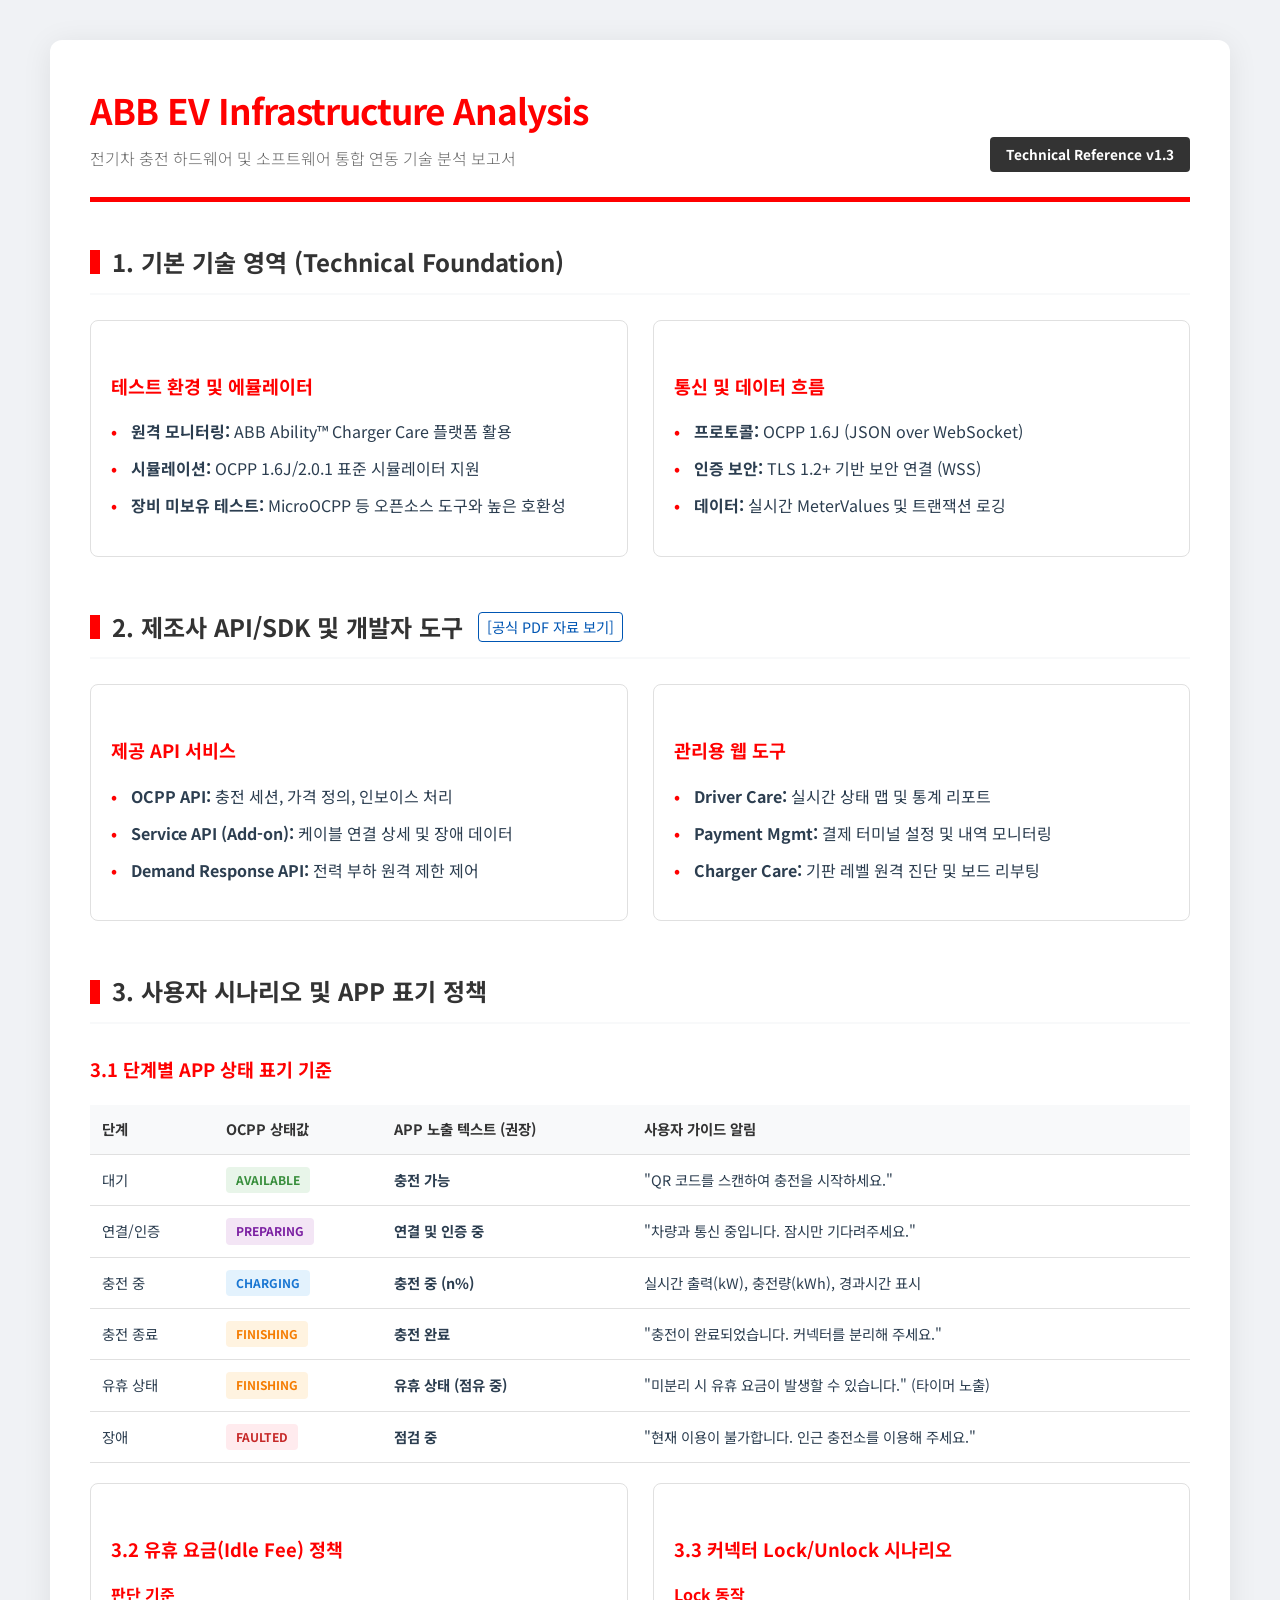
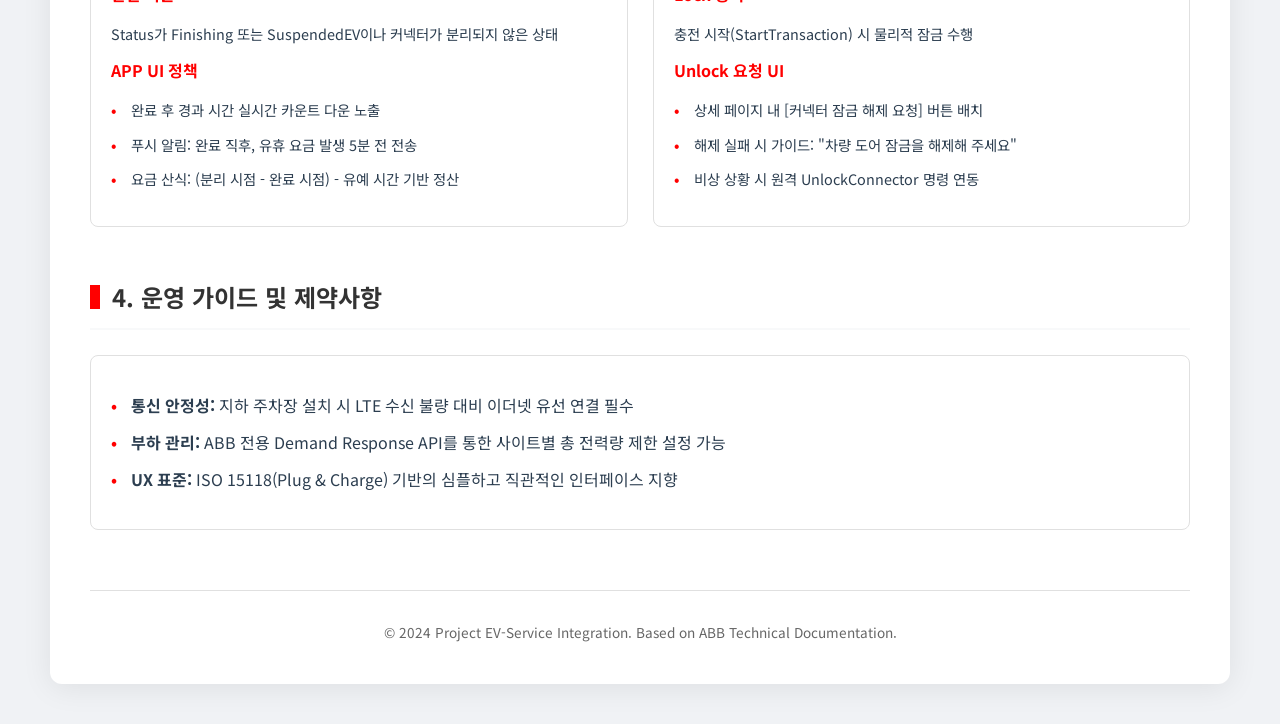
==== index.html @ 561abfee "initial clean commit" ====
<!DOCTYPE html>
<html lang="ko">
<head>
    <meta charset="UTF-8">
    <meta name="viewport" content="width=device-width, initial-scale=1.0">
    <title>ABB EV Charging Technical Analysis Report</title>
    <link href="https://fonts.googleapis.com/css2?family=Noto+Sans+KR:wght@300;400;700&display=swap" rel="stylesheet">
    <style>
        :root {
            --abb-red: #ff0000;
            --dark-grey: #333333;
            --medium-grey: #666666;
            --light-grey: #f8f9fa;
            --border-color: #e0e0e0;
            --text-color: #2c3e50;
            --accent-blue: #0056b3;
            --warning-orange: #f57c00;
        }

        body {
            font-family: 'Noto Sans KR', sans-serif;
            line-height: 1.7;
            color: var(--text-color);
            margin: 0;
            padding: 0;
            background-color: #f0f2f5;
        }

        .container {
            max-width: 1100px;
            margin: 40px auto;
            padding: 40px;
            background: white;
            box-shadow: 0 4px 30px rgba(0,0,0,0.08);
            border-radius: 12px;
        }

        header {
            border-bottom: 5px solid var(--abb-red);
            padding-bottom: 25px;
            margin-bottom: 40px;
            display: flex;
            justify-content: space-between;
            align-items: flex-end;
        }

        .header-title h1 {
            color: var(--abb-red);
            margin: 0;
            font-size: 2.2rem;
            letter-spacing: -1px;
        }

        .header-title p {
            margin: 5px 0 0 0;
            color: var(--medium-grey);
            font-weight: 300;
        }

        .badge {
            background: var(--dark-grey);
            color: white;
            padding: 6px 16px;
            border-radius: 4px;
            font-size: 0.85rem;
            font-weight: bold;
        }

        section {
            margin-bottom: 50px;
        }

        h2 {
            display: flex;
            align-items: center;
            font-size: 1.5rem;
            color: var(--dark-grey);
            margin-bottom: 25px;
            padding-bottom: 10px;
            border-bottom: 2px solid var(--light-grey);
        }

        h2::before {
            content: '';
            display: inline-block;
            width: 10px;
            height: 24px;
            background: var(--abb-red);
            margin-right: 12px;
        }

        h2 a.ref-link {
            font-size: 0.9rem;
            margin-left: 15px;
            color: var(--accent-blue);
            text-decoration: none;
            font-weight: normal;
            border: 1px solid var(--accent-blue);
            padding: 2px 8px;
            border-radius: 4px;
            transition: all 0.2s;
        }

        h2 a.ref-link:hover {
            background: var(--accent-blue);
            color: white;
        }

        h3 {
            color: var(--abb-red);
            font-size: 1.15rem;
            margin-top: 30px;
            margin-bottom: 15px;
            display: flex;
            align-items: center;
        }

        .grid {
            display: grid;
            grid-template-columns: 1fr 1fr;
            gap: 25px;
        }

        .card {
            border: 1px solid var(--border-color);
            padding: 20px;
            border-radius: 8px;
            background: #fff;
            transition: transform 0.2s;
        }

        .card:hover {
            border-color: var(--abb-red);
        }

        .highlight-box {
            background: var(--light-grey);
            border-left: 4px solid var(--dark-grey);
            padding: 20px;
            margin: 20px 0;
            font-size: 0.95rem;
        }

        table {
            width: 100%;
            border-collapse: collapse;
            margin: 20px 0;
            font-size: 0.9rem;
        }

        th, td {
            text-align: left;
            padding: 12px;
            border-bottom: 1px solid var(--border-color);
        }

        th {
            background-color: var(--light-grey);
            font-weight: 700;
            color: var(--dark-grey);
        }

        .status-tag {
            display: inline-block;
            padding: 3px 10px;
            border-radius: 4px;
            font-size: 0.75rem;
            font-weight: bold;
            text-transform: uppercase;
        }

        .status-charging { background: #e3f2fd; color: #1976d2; }
        .status-finishing { background: #fff3e0; color: #f57c00; }
        .status-available { background: #e8f5e9; color: #388e3c; }
        .status-fault { background: #ffebee; color: #c62828; }
        .status-preparing { background: #f3e5f5; color: #7b1fa2; }

        .api-list {
            list-style: none;
            padding: 0;
        }

        .api-list li {
            margin-bottom: 10px;
            padding-left: 20px;
            position: relative;
        }

        .api-list li::before {
            content: '•';
            color: var(--abb-red);
            font-weight: bold;
            position: absolute;
            left: 0;
        }

        .policy-label {
            font-weight: bold;
            color: var(--abb-red);
            display: block;
            margin-bottom: 5px;
        }

        footer {
            text-align: center;
            font-size: 0.85rem;
            color: var(--medium-grey);
            margin-top: 60px;
            padding-top: 30px;
            border-top: 1px solid var(--border-color);
        }

        @media (max-width: 850px) {
            .grid { grid-template-columns: 1fr; }
            .container { padding: 20px; margin: 10px; }
        }
    </style>
</head>
<body>

<div class="container">
    <header>
        <div class="header-title">
            <h1>ABB EV Infrastructure Analysis</h1>
            <p>전기차 충전 하드웨어 및 소프트웨어 통합 연동 기술 분석 보고서</p>
        </div>
        <div class="badge">Technical Reference v1.3</div>
    </header>

    <!-- 1. 기본 기술 영역 -->
    <section>
        <h2>1. 기본 기술 영역 (Technical Foundation)</h2>
        <div class="grid">
            <div class="card">
                <h3>테스트 환경 및 에뮬레이터</h3>
                <ul class="api-list">
                    <li><strong>원격 모니터링:</strong> ABB Ability™ Charger Care 플랫폼 활용</li>
                    <li><strong>시뮬레이션:</strong> OCPP 1.6J/2.0.1 표준 시뮬레이터 지원</li>
                    <li><strong>장비 미보유 테스트:</strong> MicroOCPP 등 오픈소스 도구와 높은 호환성</li>
                </ul>
            </div>
            <div class="card">
                <h3>통신 및 데이터 흐름</h3>
                <ul class="api-list">
                    <li><strong>프로토콜:</strong> OCPP 1.6J (JSON over WebSocket)</li>
                    <li><strong>인증 보안:</strong> TLS 1.2+ 기반 보안 연결 (WSS)</li>
                    <li><strong>데이터:</strong> 실시간 MeterValues 및 트랜잭션 로깅</li>
                </ul>
            </div>
        </div>
    </section>

    <!-- 2. 상세 API 및 개발 문서 -->
    <section>
        <h2>2. 제조사 API/SDK 및 개발자 도구 
            <a href="https://library.e.abb.com/public/82e5b122c32a48ffb1aa5120708c0b6b/4EVC901703-BREN_ConnectedServices_11_19.pdf" target="_blank" class="ref-link">
                [공식 PDF 자료 보기]
            </a>
        </h2>
        <div class="grid">
            <div class="card">
                <h3>제공 API 서비스</h3>
                <ul class="api-list">
                    <li><strong>OCPP API:</strong> 충전 세션, 가격 정의, 인보이스 처리</li>
                    <li><strong>Service API (Add-on):</strong> 케이블 연결 상세 및 장애 데이터</li>
                    <li><strong>Demand Response API:</strong> 전력 부하 원격 제한 제어</li>
                </ul>
            </div>
            <div class="card">
                <h3>관리용 웹 도구</h3>
                <ul class="api-list">
                    <li><strong>Driver Care:</strong> 실시간 상태 맵 및 통계 리포트</li>
                    <li><strong>Payment Mgmt:</strong> 결제 터미널 설정 및 내역 모니터링</li>
                    <li><strong>Charger Care:</strong> 기판 레벨 원격 진단 및 보드 리부팅</li>
                </ul>
            </div>
        </div>
    </section>

    <!-- 3. 사용자 시나리오 및 APP 표기 정책 -->
    <section>
        <h2>3. 사용자 시나리오 및 APP 표기 정책</h2>
        
        <h3>3.1 단계별 APP 상태 표기 기준</h3>
        <table>
            <thead>
                <tr>
                    <th>단계</th>
                    <th>OCPP 상태값</th>
                    <th>APP 노출 텍스트 (권장)</th>
                    <th>사용자 가이드 알림</th>
                </tr>
            </thead>
            <tbody>
                <tr>
                    <td>대기</td>
                    <td><span class="status-tag status-available">Available</span></td>
                    <td><strong>충전 가능</strong></td>
                    <td>"QR 코드를 스캔하여 충전을 시작하세요."</td>
                </tr>
                <tr>
                    <td>연결/인증</td>
                    <td><span class="status-tag status-preparing">Preparing</span></td>
                    <td><strong>연결 및 인증 중</strong></td>
                    <td>"차량과 통신 중입니다. 잠시만 기다려주세요."</td>
                </tr>
                <tr>
                    <td>충전 중</td>
                    <td><span class="status-tag status-charging">Charging</span></td>
                    <td><strong>충전 중 (n%)</strong></td>
                    <td>실시간 출력(kW), 충전량(kWh), 경과시간 표시</td>
                </tr>
                <tr>
                    <td>충전 종료</td>
                    <td><span class="status-tag status-finishing">Finishing</span></td>
                    <td><strong>충전 완료</strong></td>
                    <td>"충전이 완료되었습니다. 커넥터를 분리해 주세요."</td>
                </tr>
                <tr>
                    <td>유휴 상태</td>
                    <td><span class="status-tag status-finishing">Finishing</span></td>
                    <td><strong>유휴 상태 (점유 중)</strong></td>
                    <td>"미분리 시 유휴 요금이 발생할 수 있습니다." (타이머 노출)</td>
                </tr>
                <tr>
                    <td>장애</td>
                    <td><span class="status-tag status-fault">Faulted</span></td>
                    <td><strong>점검 중</strong></td>
                    <td>"현재 이용이 불가합니다. 인근 충전소를 이용해 주세요."</td>
                </tr>
            </tbody>
        </table>

        <div class="grid">
            <div class="card">
                <h3>3.2 유휴 요금(Idle Fee) 정책</h3>
                <span class="policy-label">판단 기준</span>
                <p style="font-size: 0.9rem; margin-bottom: 10px;">Status가 Finishing 또는 SuspendedEV이나 커넥터가 분리되지 않은 상태</p>
                <span class="policy-label">APP UI 정책</span>
                <ul class="api-list" style="font-size: 0.9rem;">
                    <li>완료 후 경과 시간 실시간 카운트 다운 노출</li>
                    <li>푸시 알림: 완료 직후, 유휴 요금 발생 5분 전 전송</li>
                    <li>요금 산식: (분리 시점 - 완료 시점) - 유예 시간 기반 정산</li>
                </ul>
            </div>
            <div class="card">
                <h3>3.3 커넥터 Lock/Unlock 시나리오</h3>
                <span class="policy-label">Lock 동작</span>
                <p style="font-size: 0.9rem; margin-bottom: 10px;">충전 시작(StartTransaction) 시 물리적 잠금 수행</p>
                <span class="policy-label">Unlock 요청 UI</span>
                <ul class="api-list" style="font-size: 0.9rem;">
                    <li>상세 페이지 내 [커넥터 잠금 해제 요청] 버튼 배치</li>
                    <li>해제 실패 시 가이드: "차량 도어 잠금을 해제해 주세요"</li>
                    <li>비상 상황 시 원격 UnlockConnector 명령 연동</li>
                </ul>
            </div>
        </div>
    </section>

    <!-- 4. 가이드 및 레퍼런스 -->
    <section>
        <h2>4. 운영 가이드 및 제약사항</h2>
        <div class="card">
            <ul class="api-list">
                <li><strong>통신 안정성:</strong> 지하 주차장 설치 시 LTE 수신 불량 대비 이더넷 유선 연결 필수</li>
                <li><strong>부하 관리:</strong> ABB 전용 Demand Response API를 통한 사이트별 총 전력량 제한 설정 가능</li>
                <li><strong>UX 표준:</strong> ISO 15118(Plug & Charge) 기반의 심플하고 직관적인 인터페이스 지향</li>
            </ul>
        </div>
    </section>

    <footer>
        &copy; 2024 Project EV-Service Integration. Based on ABB Technical Documentation.
    </footer>
</div>

</body>
</html>
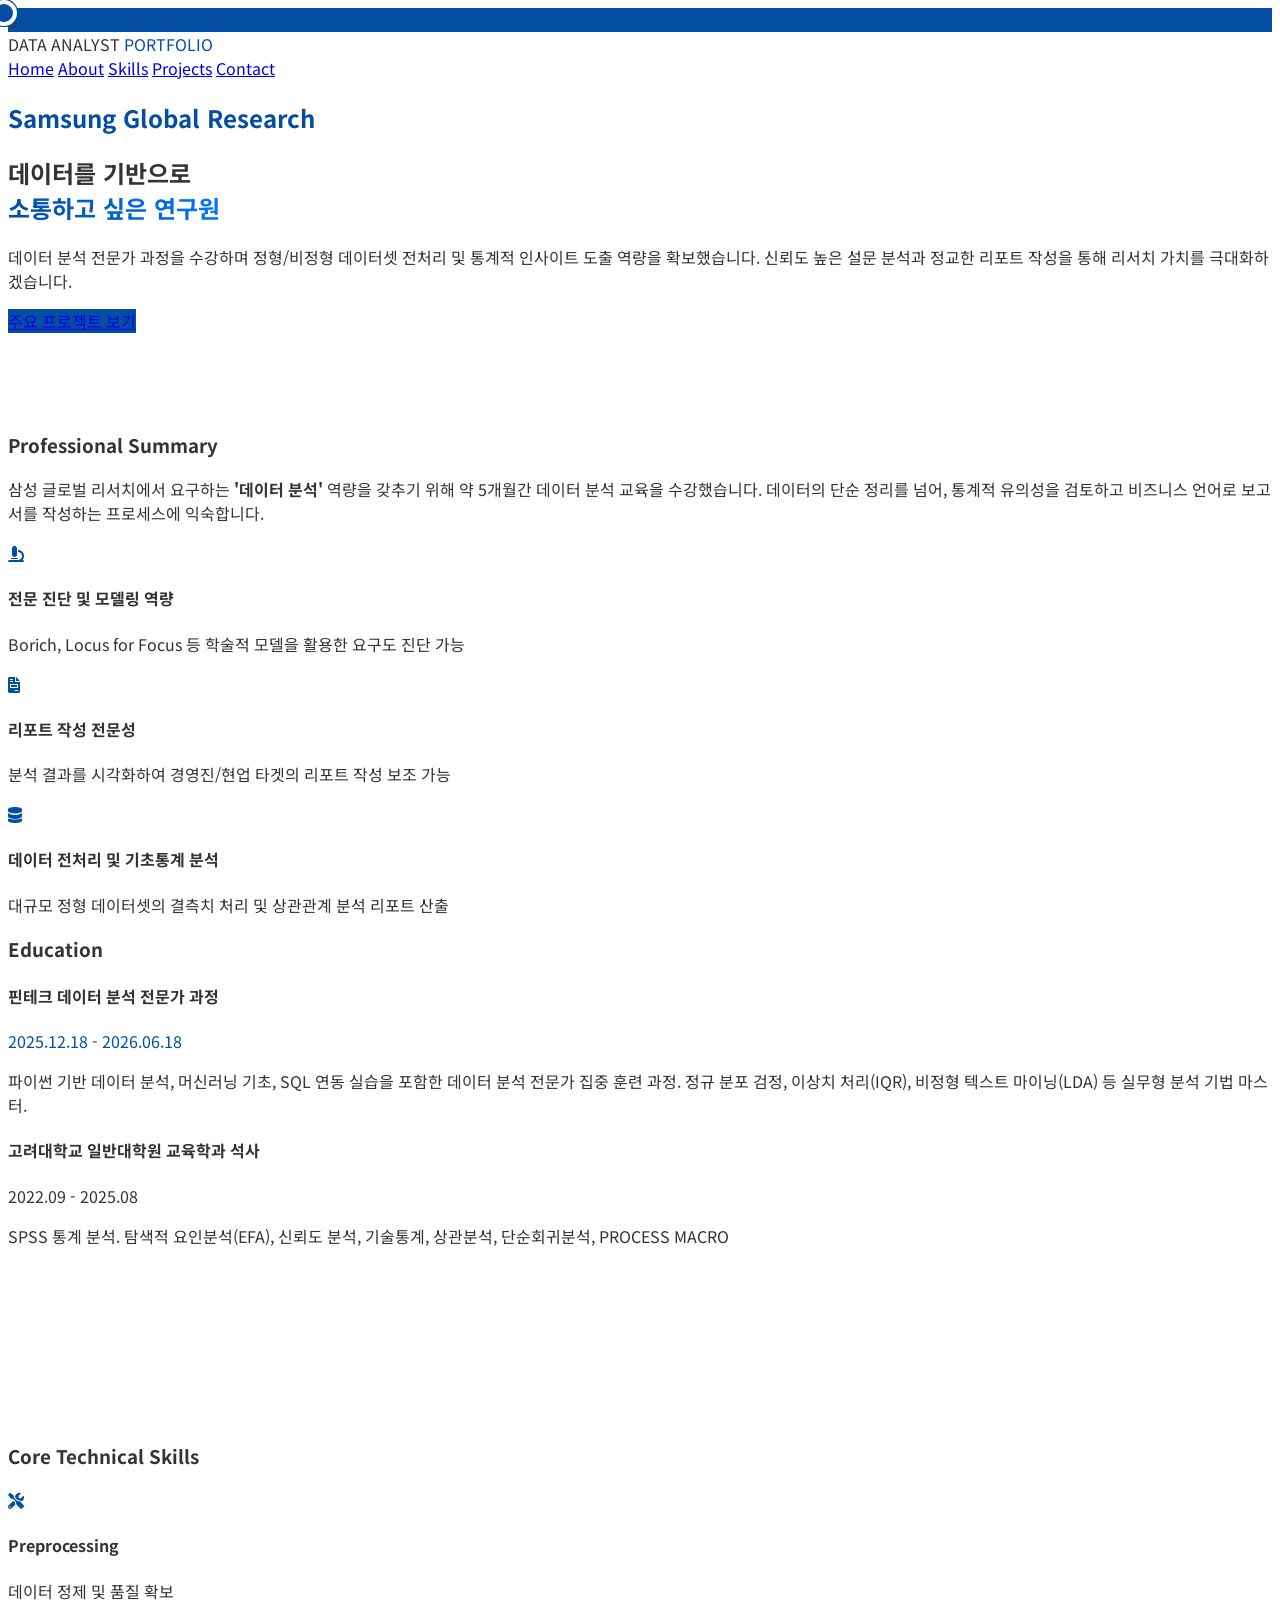
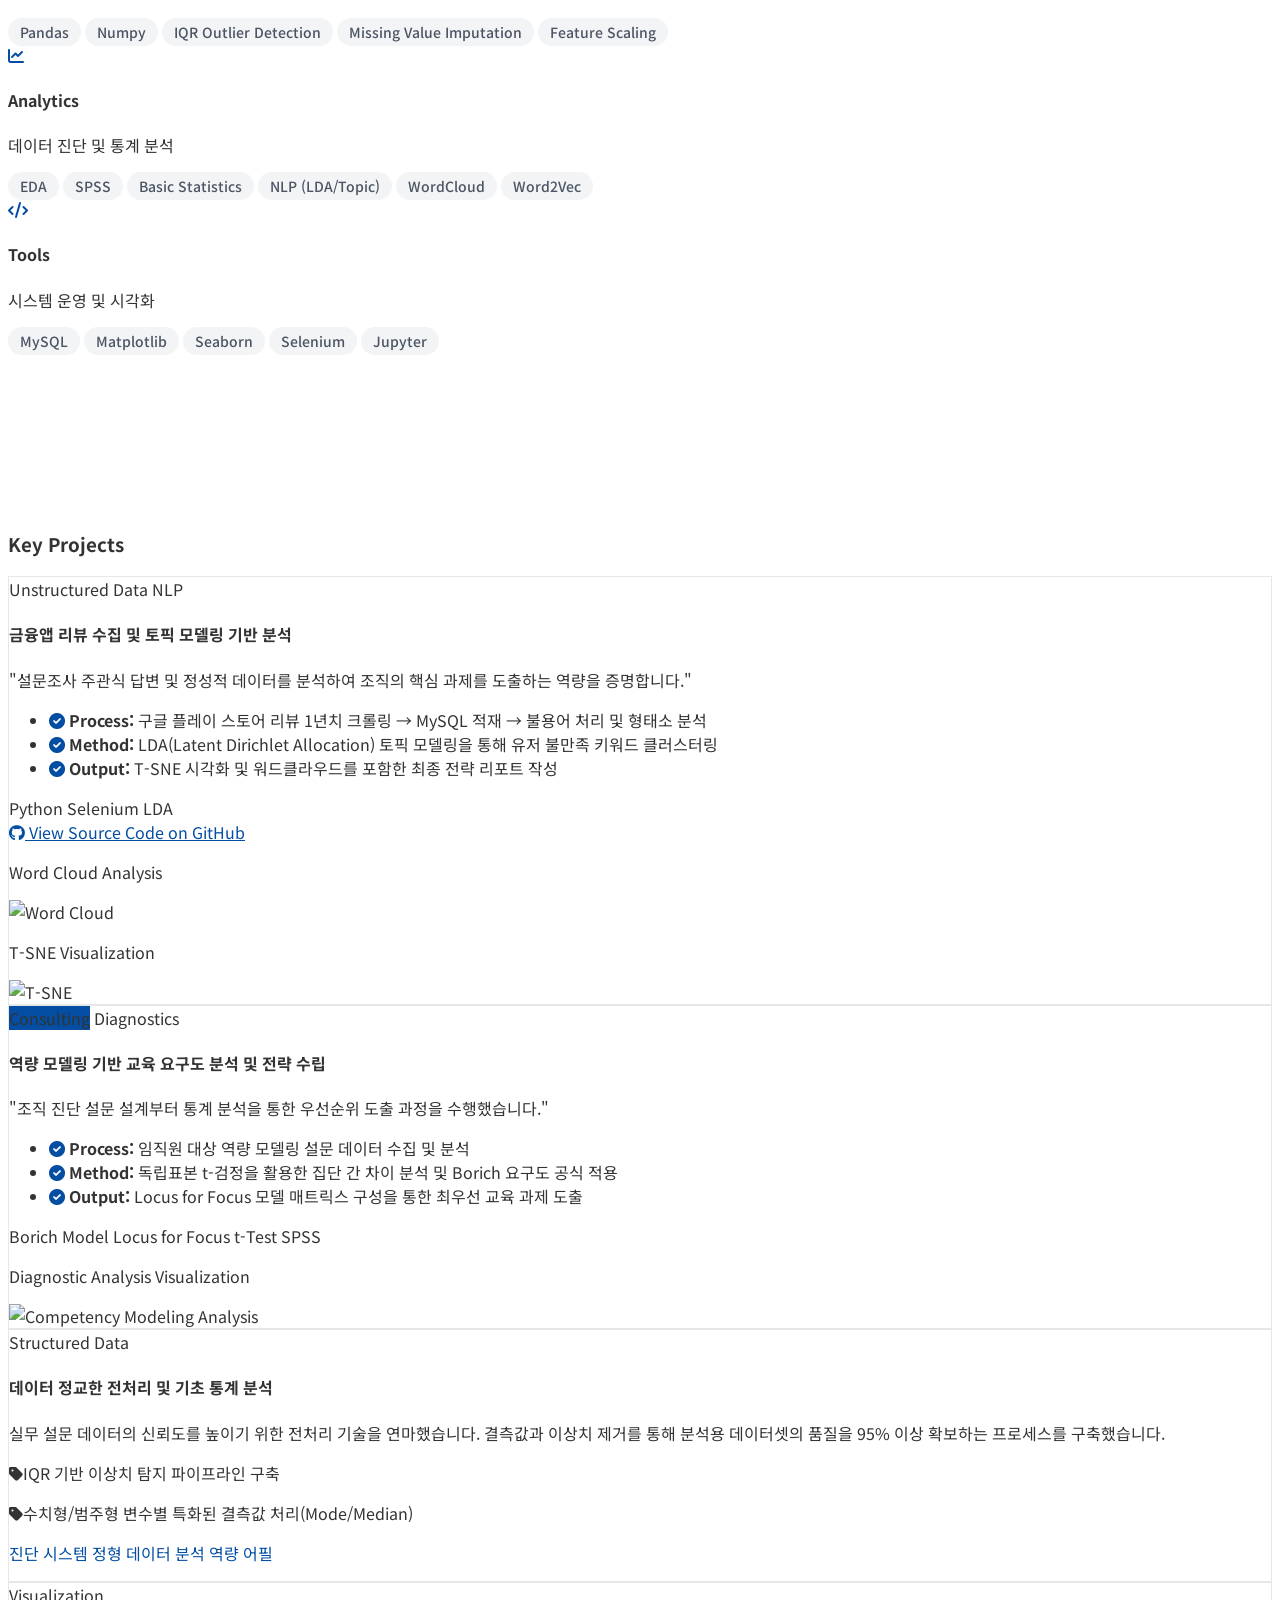
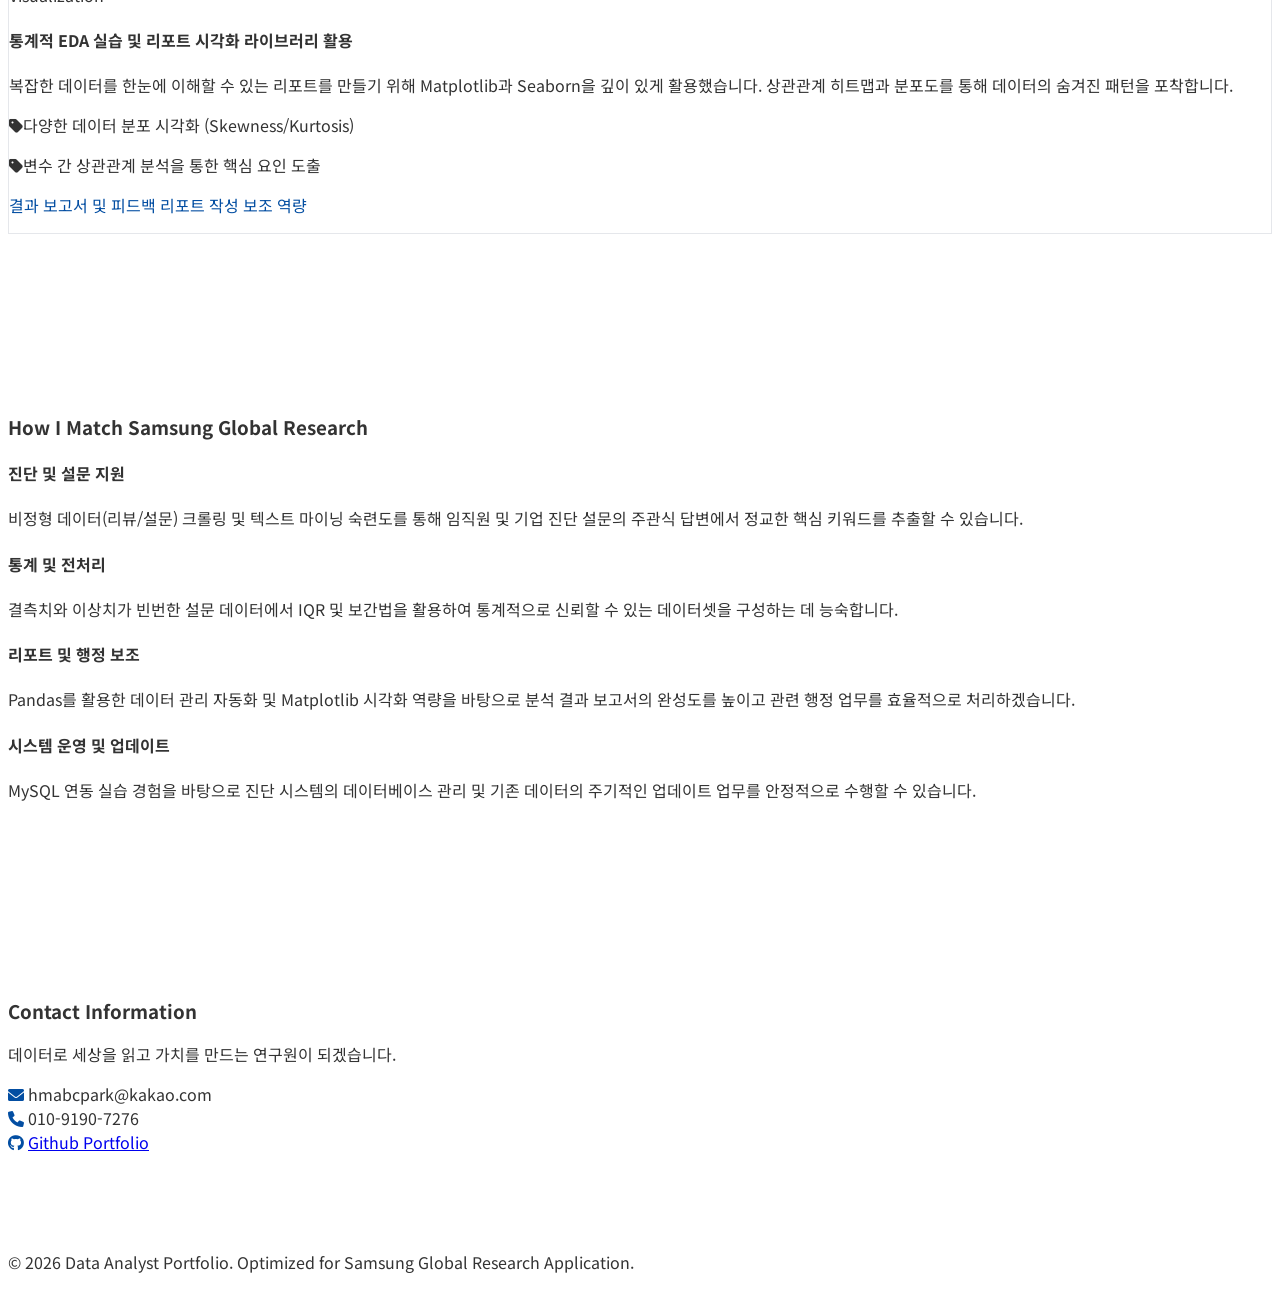
==== commit 069b23e6: "update" ====
--- a/index.html
+++ b/index.html
@@ -3,376 +3,425 @@
 <head>
     <meta charset="UTF-8">
     <meta name="viewport" content="width=device-width, initial-scale=1.0">
-    <title>ABB EV Charging Technical Analysis Report</title>
-    <link href="https://fonts.googleapis.com/css2?family=Noto+Sans+KR:wght@300;400;700&display=swap" rel="stylesheet">
+    <title>데이터 분석 연구원 포트폴리오 | SGR 지원</title>
+    <script src="https://cdn.tailwindcss.com"></script>
+    <link rel="stylesheet" href="https://cdnjs.cloudflare.com/ajax/libs/font-awesome/6.0.0/css/all.min.css">
     <style>
+        @import url('https://fonts.googleapis.com/css2?family=Noto+Sans+KR:wght@300;400;500;700&display=swap');
+        
         :root {
-            --abb-red: #ff0000;
-            --dark-grey: #333333;
-            --medium-grey: #666666;
-            --light-grey: #f8f9fa;
-            --border-color: #e0e0e0;
-            --text-color: #2c3e50;
-            --accent-blue: #0056b3;
-            --warning-orange: #f57c00;
-        }
-
-        body {
-            font-family: 'Noto Sans KR', sans-serif;
-            line-height: 1.7;
-            color: var(--text-color);
-            margin: 0;
-            padding: 0;
-            background-color: #f0f2f5;
-        }
-
-        .container {
-            max-width: 1100px;
-            margin: 40px auto;
-            padding: 40px;
-            background: white;
-            box-shadow: 0 4px 30px rgba(0,0,0,0.08);
-            border-radius: 12px;
-        }
-
-        header {
-            border-bottom: 5px solid var(--abb-red);
-            padding-bottom: 25px;
-            margin-bottom: 40px;
-            display: flex;
-            justify-content: space-between;
-            align-items: flex-end;
-        }
-
-        .header-title h1 {
-            color: var(--abb-red);
-            margin: 0;
-            font-size: 2.2rem;
-            letter-spacing: -1px;
-        }
-
-        .header-title p {
-            margin: 5px 0 0 0;
-            color: var(--medium-grey);
-            font-weight: 300;
-        }
-
-        .badge {
-            background: var(--dark-grey);
-            color: white;
-            padding: 6px 16px;
-            border-radius: 4px;
-            font-size: 0.85rem;
-            font-weight: bold;
-        }
-
-        section {
-            margin-bottom: 50px;
-        }
-
-        h2 {
-            display: flex;
-            align-items: center;
-            font-size: 1.5rem;
-            color: var(--dark-grey);
-            margin-bottom: 25px;
-            padding-bottom: 10px;
-            border-bottom: 2px solid var(--light-grey);
-        }
-
-        h2::before {
+            --samsung-blue: #034EA2;
+            --samsung-dark: #002D5D;
+        }
+
+        body { 
+            font-family: 'Noto Sans KR', sans-serif; 
+            scroll-behavior: smooth;
+            background-color: #ffffff;
+            color: #333;
+        }
+
+        .bg-samsung { background-color: var(--samsung-blue); }
+        .text-samsung { color: var(--samsung-blue); }
+        
+        .section-padding { padding: 80px 0; }
+        
+        .project-card {
+            transition: all 0.4s cubic-bezier(0.175, 0.885, 0.32, 1.275);
+            border: 1px solid #e5e7eb;
+        }
+        
+        .project-card:hover {
+            transform: translateY(-10px);
+            box-shadow: 0 20px 25px -5px rgba(0, 0, 0, 0.1), 0 10px 10px -5px rgba(0, 0, 0, 0.04);
+            border-color: var(--samsung-blue);
+        }
+
+        .skill-tag {
+            background-color: #f3f4f6;
+            color: #4b5563;
+            padding: 4px 12px;
+            border-radius: 9999px;
+            font-size: 0.875rem;
+            font-weight: 500;
+        }
+
+        .gradient-text {
+            background: linear-gradient(90deg, var(--samsung-blue), #0077ff);
+            -webkit-background-clip: text;
+            -webkit-text-fill-color: transparent;
+        }
+
+        /* Timeline styling */
+        .timeline-item::before {
             content: '';
-            display: inline-block;
-            width: 10px;
-            height: 24px;
-            background: var(--abb-red);
-            margin-right: 12px;
-        }
-
-        h2 a.ref-link {
-            font-size: 0.9rem;
-            margin-left: 15px;
-            color: var(--accent-blue);
-            text-decoration: none;
-            font-weight: normal;
-            border: 1px solid var(--accent-blue);
-            padding: 2px 8px;
-            border-radius: 4px;
-            transition: all 0.2s;
-        }
-
-        h2 a.ref-link:hover {
-            background: var(--accent-blue);
-            color: white;
-        }
-
-        h3 {
-            color: var(--abb-red);
-            font-size: 1.15rem;
-            margin-top: 30px;
-            margin-bottom: 15px;
-            display: flex;
-            align-items: center;
-        }
-
-        .grid {
-            display: grid;
-            grid-template-columns: 1fr 1fr;
-            gap: 25px;
-        }
-
-        .card {
-            border: 1px solid var(--border-color);
-            padding: 20px;
-            border-radius: 8px;
-            background: #fff;
-            transition: transform 0.2s;
-        }
-
-        .card:hover {
-            border-color: var(--abb-red);
-        }
-
-        .highlight-box {
-            background: var(--light-grey);
-            border-left: 4px solid var(--dark-grey);
-            padding: 20px;
-            margin: 20px 0;
-            font-size: 0.95rem;
-        }
-
-        table {
-            width: 100%;
-            border-collapse: collapse;
-            margin: 20px 0;
-            font-size: 0.9rem;
-        }
-
-        th, td {
-            text-align: left;
-            padding: 12px;
-            border-bottom: 1px solid var(--border-color);
-        }
-
-        th {
-            background-color: var(--light-grey);
-            font-weight: 700;
-            color: var(--dark-grey);
-        }
-
-        .status-tag {
-            display: inline-block;
-            padding: 3px 10px;
-            border-radius: 4px;
-            font-size: 0.75rem;
-            font-weight: bold;
-            text-transform: uppercase;
-        }
-
-        .status-charging { background: #e3f2fd; color: #1976d2; }
-        .status-finishing { background: #fff3e0; color: #f57c00; }
-        .status-available { background: #e8f5e9; color: #388e3c; }
-        .status-fault { background: #ffebee; color: #c62828; }
-        .status-preparing { background: #f3e5f5; color: #7b1fa2; }
-
-        .api-list {
-            list-style: none;
-            padding: 0;
-        }
-
-        .api-list li {
-            margin-bottom: 10px;
-            padding-left: 20px;
-            position: relative;
-        }
-
-        .api-list li::before {
-            content: '•';
-            color: var(--abb-red);
-            font-weight: bold;
             position: absolute;
-            left: 0;
-        }
-
-        .policy-label {
-            font-weight: bold;
-            color: var(--abb-red);
-            display: block;
-            margin-bottom: 5px;
-        }
-
-        footer {
-            text-align: center;
-            font-size: 0.85rem;
-            color: var(--medium-grey);
-            margin-top: 60px;
-            padding-top: 30px;
-            border-top: 1px solid var(--border-color);
-        }
-
-        @media (max-width: 850px) {
-            .grid { grid-template-columns: 1fr; }
-            .container { padding: 20px; margin: 10px; }
+            left: -9px;
+            top: 0;
+            width: 18px;
+            height: 18px;
+            border-radius: 50%;
+            background-color: var(--samsung-blue);
+            border: 4px solid #fff;
+            box-shadow: 0 0 0 1px var(--samsung-blue);
         }
     </style>
 </head>
 <body>
 
-<div class="container">
-    <header>
-        <div class="header-title">
-            <h1>ABB EV Infrastructure Analysis</h1>
-            <p>전기차 충전 하드웨어 및 소프트웨어 통합 연동 기술 분석 보고서</p>
-        </div>
-        <div class="badge">Technical Reference v1.3</div>
-    </header>
-
-    <!-- 1. 기본 기술 영역 -->
-    <section>
-        <h2>1. 기본 기술 영역 (Technical Foundation)</h2>
-        <div class="grid">
-            <div class="card">
-                <h3>테스트 환경 및 에뮬레이터</h3>
-                <ul class="api-list">
-                    <li><strong>원격 모니터링:</strong> ABB Ability™ Charger Care 플랫폼 활용</li>
-                    <li><strong>시뮬레이션:</strong> OCPP 1.6J/2.0.1 표준 시뮬레이터 지원</li>
-                    <li><strong>장비 미보유 테스트:</strong> MicroOCPP 등 오픈소스 도구와 높은 호환성</li>
-                </ul>
-            </div>
-            <div class="card">
-                <h3>통신 및 데이터 흐름</h3>
-                <ul class="api-list">
-                    <li><strong>프로토콜:</strong> OCPP 1.6J (JSON over WebSocket)</li>
-                    <li><strong>인증 보안:</strong> TLS 1.2+ 기반 보안 연결 (WSS)</li>
-                    <li><strong>데이터:</strong> 실시간 MeterValues 및 트랜잭션 로깅</li>
-                </ul>
-            </div>
-        </div>
-    </section>
-
-    <!-- 2. 상세 API 및 개발 문서 -->
-    <section>
-        <h2>2. 제조사 API/SDK 및 개발자 도구 
-            <a href="https://library.e.abb.com/public/82e5b122c32a48ffb1aa5120708c0b6b/4EVC901703-BREN_ConnectedServices_11_19.pdf" target="_blank" class="ref-link">
-                [공식 PDF 자료 보기]
-            </a>
-        </h2>
-        <div class="grid">
-            <div class="card">
-                <h3>제공 API 서비스</h3>
-                <ul class="api-list">
-                    <li><strong>OCPP API:</strong> 충전 세션, 가격 정의, 인보이스 처리</li>
-                    <li><strong>Service API (Add-on):</strong> 케이블 연결 상세 및 장애 데이터</li>
-                    <li><strong>Demand Response API:</strong> 전력 부하 원격 제한 제어</li>
-                </ul>
-            </div>
-            <div class="card">
-                <h3>관리용 웹 도구</h3>
-                <ul class="api-list">
-                    <li><strong>Driver Care:</strong> 실시간 상태 맵 및 통계 리포트</li>
-                    <li><strong>Payment Mgmt:</strong> 결제 터미널 설정 및 내역 모니터링</li>
-                    <li><strong>Charger Care:</strong> 기판 레벨 원격 진단 및 보드 리부팅</li>
-                </ul>
-            </div>
-        </div>
-    </section>
-
-    <!-- 3. 사용자 시나리오 및 APP 표기 정책 -->
-    <section>
-        <h2>3. 사용자 시나리오 및 APP 표기 정책</h2>
-        
-        <h3>3.1 단계별 APP 상태 표기 기준</h3>
-        <table>
-            <thead>
-                <tr>
-                    <th>단계</th>
-                    <th>OCPP 상태값</th>
-                    <th>APP 노출 텍스트 (권장)</th>
-                    <th>사용자 가이드 알림</th>
-                </tr>
-            </thead>
-            <tbody>
-                <tr>
-                    <td>대기</td>
-                    <td><span class="status-tag status-available">Available</span></td>
-                    <td><strong>충전 가능</strong></td>
-                    <td>"QR 코드를 스캔하여 충전을 시작하세요."</td>
-                </tr>
-                <tr>
-                    <td>연결/인증</td>
-                    <td><span class="status-tag status-preparing">Preparing</span></td>
-                    <td><strong>연결 및 인증 중</strong></td>
-                    <td>"차량과 통신 중입니다. 잠시만 기다려주세요."</td>
-                </tr>
-                <tr>
-                    <td>충전 중</td>
-                    <td><span class="status-tag status-charging">Charging</span></td>
-                    <td><strong>충전 중 (n%)</strong></td>
-                    <td>실시간 출력(kW), 충전량(kWh), 경과시간 표시</td>
-                </tr>
-                <tr>
-                    <td>충전 종료</td>
-                    <td><span class="status-tag status-finishing">Finishing</span></td>
-                    <td><strong>충전 완료</strong></td>
-                    <td>"충전이 완료되었습니다. 커넥터를 분리해 주세요."</td>
-                </tr>
-                <tr>
-                    <td>유휴 상태</td>
-                    <td><span class="status-tag status-finishing">Finishing</span></td>
-                    <td><strong>유휴 상태 (점유 중)</strong></td>
-                    <td>"미분리 시 유휴 요금이 발생할 수 있습니다." (타이머 노출)</td>
-                </tr>
-                <tr>
-                    <td>장애</td>
-                    <td><span class="status-tag status-fault">Faulted</span></td>
-                    <td><strong>점검 중</strong></td>
-                    <td>"현재 이용이 불가합니다. 인근 충전소를 이용해 주세요."</td>
-                </tr>
-            </tbody>
-        </table>
-
-        <div class="grid">
-            <div class="card">
-                <h3>3.2 유휴 요금(Idle Fee) 정책</h3>
-                <span class="policy-label">판단 기준</span>
-                <p style="font-size: 0.9rem; margin-bottom: 10px;">Status가 Finishing 또는 SuspendedEV이나 커넥터가 분리되지 않은 상태</p>
-                <span class="policy-label">APP UI 정책</span>
-                <ul class="api-list" style="font-size: 0.9rem;">
-                    <li>완료 후 경과 시간 실시간 카운트 다운 노출</li>
-                    <li>푸시 알림: 완료 직후, 유휴 요금 발생 5분 전 전송</li>
-                    <li>요금 산식: (분리 시점 - 완료 시점) - 유예 시간 기반 정산</li>
-                </ul>
-            </div>
-            <div class="card">
-                <h3>3.3 커넥터 Lock/Unlock 시나리오</h3>
-                <span class="policy-label">Lock 동작</span>
-                <p style="font-size: 0.9rem; margin-bottom: 10px;">충전 시작(StartTransaction) 시 물리적 잠금 수행</p>
-                <span class="policy-label">Unlock 요청 UI</span>
-                <ul class="api-list" style="font-size: 0.9rem;">
-                    <li>상세 페이지 내 [커넥터 잠금 해제 요청] 버튼 배치</li>
-                    <li>해제 실패 시 가이드: "차량 도어 잠금을 해제해 주세요"</li>
-                    <li>비상 상황 시 원격 UnlockConnector 명령 연동</li>
-                </ul>
-            </div>
-        </div>
-    </section>
-
-    <!-- 4. 가이드 및 레퍼런스 -->
-    <section>
-        <h2>4. 운영 가이드 및 제약사항</h2>
-        <div class="card">
-            <ul class="api-list">
-                <li><strong>통신 안정성:</strong> 지하 주차장 설치 시 LTE 수신 불량 대비 이더넷 유선 연결 필수</li>
-                <li><strong>부하 관리:</strong> ABB 전용 Demand Response API를 통한 사이트별 총 전력량 제한 설정 가능</li>
-                <li><strong>UX 표준:</strong> ISO 15118(Plug & Charge) 기반의 심플하고 직관적인 인터페이스 지향</li>
-            </ul>
-        </div>
-    </section>
-
-    <footer>
-        &copy; 2024 Project EV-Service Integration. Based on ABB Technical Documentation.
+    <!-- Navigation -->
+    <nav class="fixed top-0 w-full bg-white/90 backdrop-blur-md z-50 border-b border-gray-100">
+        <div class="container mx-auto px-6 py-4 flex justify-between items-center">
+            <div class="flex items-center space-x-2">
+                <div class="w-8 h-8 bg-samsung rounded-lg flex items-center justify-center text-white font-bold text-xl">S</div>
+                <span class="font-bold text-xl tracking-tight">DATA ANALYST <span class="text-samsung">PORTFOLIO</span></span>
+            </div>
+            <div class="hidden md:flex space-x-8 text-sm font-medium text-gray-600">
+                <a href="#home" class="hover:text-samsung transition">Home</a>
+                <a href="#about" class="hover:text-samsung transition">About</a>
+                <a href="#skills" class="hover:text-samsung transition">Skills</a>
+                <a href="#projects" class="hover:text-samsung transition">Projects</a>
+                <a href="#contact" class="hover:text-samsung transition">Contact</a>
+            </div>
+        </div>
+    </nav>
+
+    <!-- Hero Section -->
+    <section id="home" class="pt-32 pb-20 lg:pt-48 lg:pb-32 bg-slate-50">
+        <div class="container mx-auto px-6">
+            <div class="max-w-4xl">
+                <h2 class="text-sm font-bold text-samsung tracking-[0.2em] mb-4 uppercase">Samsung Global Research</h2>
+                <h1 class="text-5xl lg:text-7xl font-bold leading-tight mb-8">
+                    데이터를 기반으로<br>
+                    <span class="gradient-text">소통하고 싶은 연구원</span>
+                </h1>
+                <p class="text-xl text-gray-600 mb-10 leading-relaxed max-w-2xl">
+                    데이터 분석 전문가 과정을 수강하며 정형/비정형 데이터셋 전처리 및 통계적 인사이트 도출 역량을 확보했습니다. 
+                    신뢰도 높은 설문 분석과 정교한 리포트 작성을 통해 리서치 가치를 극대화하겠습니다.
+                </p>
+                <div class="flex flex-wrap gap-4">
+                    <a href="#projects" class="bg-samsung text-white px-8 py-4 rounded-xl font-bold hover:bg-blue-700 transition shadow-lg shadow-blue-200">주요 프로젝트 보기</a>
+                    
+                </div>
+            </div>
+        </div>
+    </section>
+
+    <!-- About & Education Section -->
+    <section id="about" class="section-padding bg-white">
+        <div class="container mx-auto px-6">
+            <div class="grid lg:grid-cols-2 gap-16 items-start">
+                <div>
+                    <h3 class="text-3xl font-bold mb-8">Professional Summary</h3>
+                    <p class="text-gray-600 mb-6 leading-relaxed">
+                        삼성 글로벌 리서치에서 요구하는 <b>'데이터 분석'</b> 역량을 갖추기 위해 약 5개월간 데이터 분석 교육을 수강했습니다. 
+                        데이터의 단순 정리를 넘어, 통계적 유의성을 검토하고 비즈니스 언어로 보고서를 작성하는 프로세스에 익숙합니다.
+                    </p>
+                    <div class="grid grid-cols-1 gap-4">
+                        <div class="flex items-center p-5 bg-blue-50 rounded-xl border border-blue-100">
+                            <i class="fas fa-microscope text-samsung text-2xl mr-4 w-8 text-center"></i>
+                            <div>
+                                <h4 class="font-bold">전문 진단 및 모델링 역량</h4>
+                                <p class="text-xs text-gray-500 mt-1">Borich, Locus for Focus 등 학술적 모델을 활용한 요구도 진단 가능</p>
+                            </div>
+                        </div>
+                        <div class="flex items-center p-5 bg-blue-50 rounded-xl border border-blue-100">
+                            <i class="fas fa-file-invoice text-samsung text-xl mr-4 w-8 text-center"></i>
+                            <div>
+                                <h4 class="font-bold">리포트 작성 전문성</h4>
+                                <p class="text-xs text-gray-500 mt-1">분석 결과를 시각화하여 경영진/현업 타겟의 리포트 작성 보조 가능</p>
+                            </div>
+                        </div>
+                        <div class="flex items-center p-5 bg-blue-50 rounded-xl border border-blue-100">
+                            <i class="fas fa-database text-samsung text-xl mr-4 w-8 text-center"></i>
+                            <div>
+                                <h4 class="font-bold">데이터 전처리 및 기초통계 분석</h4>
+                                <p class="text-xs text-gray-500 mt-1">대규모 정형 데이터셋의 결측치 처리 및 상관관계 분석 리포트 산출</p>
+                            </div>
+                        
+                        </div>
+                    </div>
+                </div>
+                <div>
+                    <h3 class="text-3xl font-bold mb-8">Education</h3>
+                    <div class="relative border-l-2 border-gray-100 ml-3 py-2 space-y-12">
+                        <div class="relative pl-8 timeline-item">
+                            <h4 class="text-xl font-bold">핀테크 데이터 분석 전문가 과정</h4>
+                            <p class="text-samsung font-semibold mb-2">2025.12.18 - 2026.06.18</p>
+                            <p class="text-gray-600 text-sm leading-relaxed">
+                                파이썬 기반 데이터 분석, 머신러닝 기초, SQL 연동 실습을 포함한 데이터 분석 전문가 집중 훈련 과정. 
+                                정규 분포 검정, 이상치 처리(IQR), 비정형 텍스트 마이닝(LDA) 등 실무형 분석 기법 마스터.
+                            </p>
+                        </div>
+                        <div class="relative pl-8 timeline-item">
+                            <h4 class="text-xl font-bold">고려대학교 일반대학원 교육학과 석사</h4>
+                            <p class="text-gray-400 font-semibold mb-2">2022.09 - 2025.08</p>
+                            <p class="text-gray-600 text-sm italic">SPSS 통계 분석. 탐색적 요인분석(EFA), 신뢰도 분석, 기술통계, 상관분석, 단순회귀분석, PROCESS MACRO</p>
+                        </div>
+                    </div>
+                </div>
+            </div>
+        </div>
+    </section>
+
+    <!-- Skills Section -->
+    <section id="skills" class="section-padding bg-gray-50">
+        <div class="container mx-auto px-6">
+            <h3 class="text-3xl font-bold mb-12 text-center">Core Technical Skills</h3>
+            <div class="grid md:grid-cols-3 gap-8">
+                <!-- Data Processing -->
+                <div class="bg-white p-8 rounded-2xl border border-gray-100 shadow-sm">
+                    <div class="w-12 h-12 bg-blue-100 rounded-xl flex items-center justify-center mb-6">
+                        <i class="fas fa-tools text-samsung text-xl"></i>
+                    </div>
+                    <h4 class="text-xl font-bold mb-4">Preprocessing</h4>
+                    <p class="text-gray-500 text-sm mb-6">데이터 정제 및 품질 확보</p>
+                    <div class="flex flex-wrap gap-2">
+                        <span class="skill-tag">Pandas</span>
+                        <span class="skill-tag">Numpy</span>
+                        <span class="skill-tag">IQR Outlier Detection</span>
+                        <span class="skill-tag">Missing Value Imputation</span>
+                        <span class="skill-tag">Feature Scaling</span>
+                    </div>
+                </div>
+                <!-- Analysis & Stats -->
+                <div class="bg-white p-8 rounded-2xl border border-gray-100 shadow-sm">
+                    <div class="w-12 h-12 bg-blue-100 rounded-xl flex items-center justify-center mb-6">
+                        <i class="fas fa-chart-line text-samsung text-xl"></i>
+                    </div>
+                    <h4 class="text-xl font-bold mb-4">Analytics</h4>
+                    <p class="text-gray-500 text-sm mb-6">데이터 진단 및 통계 분석</p>
+                    <div class="flex flex-wrap gap-2">
+                        <span class="skill-tag">EDA</span>
+                        <span class="skill-tag">SPSS</span>
+                        <span class="skill-tag">Basic Statistics</span>
+                        <span class="skill-tag">NLP (LDA/Topic)</span>
+                        <span class="skill-tag">WordCloud</span>
+                        <span class="skill-tag">Word2Vec</span>
+                    </div>
+                </div>
+                <!-- Tools & Database -->
+                <div class="bg-white p-8 rounded-2xl border border-gray-100 shadow-sm">
+                    <div class="w-12 h-12 bg-blue-100 rounded-xl flex items-center justify-center mb-6">
+                        <i class="fas fa-code text-samsung text-xl"></i>
+                    </div>
+                    <h4 class="text-xl font-bold mb-4">Tools</h4>
+                    <p class="text-gray-500 text-sm mb-6">시스템 운영 및 시각화</p>
+                    <div class="flex flex-wrap gap-2">
+                        <span class="skill-tag">MySQL</span>
+                        <span class="skill-tag">Matplotlib</span>
+                        <span class="skill-tag">Seaborn</span>
+                        <span class="skill-tag">Selenium</span>
+                        <span class="skill-tag">Jupyter</span>
+                    </div>
+                </div>
+            </div>
+        </div>
+    </section>
+
+    <!-- Projects Section -->
+    <section id="projects" class="section-padding bg-white">
+        <div class="container mx-auto px-6">
+            <h3 class="text-3xl font-bold mb-12 text-center">Key Projects</h3>
+            
+            <!-- Main Project 1: Unstructured Data -->
+            <div class="project-card bg-white rounded-3xl overflow-hidden mb-12 shadow-sm border border-gray-100">
+                <div class="grid lg:grid-cols-2">
+                    <div class="p-8 lg:p-12">
+                        <div class="flex items-center space-x-2 mb-4">
+                            <span class="px-3 py-1 bg-blue-600 text-white text-xs font-bold rounded">Unstructured Data</span>
+                            <span class="px-3 py-1 bg-gray-100 text-gray-600 text-xs font-bold rounded">NLP</span>
+                        </div>
+                        <h4 class="text-2xl font-bold mb-6">금융앱 리뷰 수집 및 토픽 모델링 기반 분석</h4>
+                        <p class="text-gray-600 mb-8 leading-relaxed italic">
+                            "설문조사 주관식 답변 및 정성적 데이터를 분석하여 조직의 핵심 과제를 도출하는 역량을 증명합니다."
+                        </p>
+                        <ul class="space-y-4 mb-8">
+                            <li class="flex items-start">
+                                <i class="fas fa-check-circle text-samsung mt-1 mr-3"></i>
+                                <span><b>Process:</b> 구글 플레이 스토어 리뷰 1년치 크롤링 → MySQL 적재 → 불용어 처리 및 형태소 분석</span>
+                            </li>
+                            <li class="flex items-start">
+                                <i class="fas fa-check-circle text-samsung mt-1 mr-3"></i>
+                                <span><b>Method:</b> LDA(Latent Dirichlet Allocation) 토픽 모델링을 통해 유저 불만족 키워드 클러스터링</span>
+                            </li>
+                            <li class="flex items-start">
+                                <i class="fas fa-check-circle text-samsung mt-1 mr-3"></i>
+                                <span><b>Output:</b> T-SNE 시각화 및 워드클라우드를 포함한 최종 전략 리포트 작성</span>
+                            </li>
+                        </ul>
+                        <div class="flex gap-4">
+                            <span class="text-xs font-bold text-gray-400">Python</span>
+                            <span class="text-xs font-bold text-gray-400">Selenium</span>
+                            <span class="text-xs font-bold text-gray-400">LDA</span>
+                        </div>
+                            <a href="https://github.com/hmpark-lab/fintech04/blob/main/06Machine_Learning/15.%20%EA%B8%88%EC%9C%B5%EC%95%B1%EB%A6%AC%EB%B7%B0%EB%B6%84%EC%84%9D%ED%95%98%EA%B8%B0_0304/20%EA%B8%88%EC%9C%B5%EC%95%B1%EB%A6%AC%EB%B7%B0%EB%B6%84%EC%84%9D%ED%95%98%EA%B8%B0_wordcloud_LDA%2BT-sne.ipynb" target="_blank" class="inline-flex items-center text-xs font-bold text-samsung hover:underline">
+                                <i class="fab fa-github mr-2 text-base"></i> View Source Code on GitHub
+                            </a>
+                        </div>
+                    <div class="bg-slate-100 p-8 lg:p-12">
+                        <div class="grid grid-cols-1 gap-6 h-full">
+                            <div class="flex flex-col items-center">
+                                <p class="text-xs font-bold text-gray-400 mb-2 uppercase tracking-widest">Word Cloud Analysis</p>
+                                <img src="https://raw.githubusercontent.com/hmpark-lab/fintech04/main/10%EC%84%9C%EB%B9%84%EC%8A%A4%EA%B8%B0%ED%9A%8D/kbcard_project/img/hana(pos)%20word%20cloud.png" 
+                                     alt="Word Cloud" class="rounded-xl shadow-md border border-gray-200 bg-white object-contain w-full max-h-48">
+                            </div>
+                            <div class="flex flex-col items-center">
+                                <p class="text-xs font-bold text-gray-400 mb-2 uppercase tracking-widest">T-SNE Visualization</p>
+                                <img src="https://raw.githubusercontent.com/hmpark-lab/fintech04/main/10%EC%84%9C%EB%B9%84%EC%8A%A4%EA%B8%B0%ED%9A%8D/kbcard_project/img/hana(neg)%20t-sne.png" 
+                                     alt="T-SNE" class="rounded-xl shadow-md border border-gray-200 bg-white object-contain w-full max-h-48">
+                            </div>
+                        </div>
+                    </div>
+                </div>
+            </div>
+
+            <!-- Main Project 2: Competency Modeling (Added) -->
+            <div class="project-card bg-white rounded-3xl overflow-hidden mb-12 shadow-sm border border-gray-100">
+                <div class="grid lg:grid-cols-2">
+                    <div class="p-8 lg:p-12">
+                        <div class="flex items-center space-x-2 mb-4">
+                            <span class="px-3 py-1 bg-samsung text-white text-xs font-bold rounded">Consulting</span>
+                            <span class="px-3 py-1 bg-gray-100 text-gray-600 text-xs font-bold rounded">Diagnostics</span>
+                        </div>
+                        <h4 class="text-2xl font-bold mb-6">역량 모델링 기반 교육 요구도 분석 및 전략 수립</h4>
+                        <p class="text-gray-600 mb-8 leading-relaxed italic">
+                            "조직 진단 설문 설계부터 통계 분석을 통한 우선순위 도출 과정을 수행했습니다."
+                        </p>
+                        <ul class="space-y-4 mb-8">
+                            <li class="flex items-start">
+                                <i class="fas fa-check-circle text-samsung mt-1 mr-3"></i>
+                                <span><b>Process:</b> 임직원 대상 역량 모델링 설문 데이터 수집 및 분석</span>
+                            </li>
+                            <li class="flex items-start">
+                                <i class="fas fa-check-circle text-samsung mt-1 mr-3"></i>
+                                <span><b>Method:</b> 독립표본 t-검정을 활용한 집단 간 차이 분석 및 Borich 요구도 공식 적용</span>
+                            </li>
+                            <li class="flex items-start">
+                                <i class="fas fa-check-circle text-samsung mt-1 mr-3"></i>
+                                <span><b>Output:</b> Locus for Focus 모델 매트릭스 구성을 통한 최우선 교육 과제 도출</span>
+                            </li>
+                        </ul>
+                        <div class="flex gap-4">
+                            <span class="text-xs font-bold text-gray-400">Borich Model</span>
+                            <span class="text-xs font-bold text-gray-400">Locus for Focus</span>
+                            <span class="text-xs font-bold text-gray-400">t-Test</span>
+                            <span class="text-xs font-bold text-gray-400">SPSS</span>
+                        </div>
+                    </div>
+                    <div class="bg-blue-50 p-8 lg:p-12 flex items-center justify-center">
+                        <div class="flex flex-col items-center w-full">
+                            <p class="text-xs font-bold text-blue-400 mb-4 uppercase tracking-widest">Diagnostic Analysis Visualization</p>
+                            <img src="https://raw.githubusercontent.com/hmpark-lab/fintech04/main/10%EC%84%9C%EB%B9%84%EC%8A%A4%EA%B8%B0%ED%9A%8D/kbcard_project/img/modeling.png" 
+                                 alt="Competency Modeling Analysis" class="rounded-xl shadow-lg border border-gray-200 bg-white object-contain w-full max-h-96">
+                        </div>
+                    </div>
+                </div>
+            </div>
+
+            <div class="grid md:grid-cols-2 gap-8">
+                <!-- Project 2: Structured Data -->
+                <div class="project-card bg-white p-8 rounded-3xl">
+                    <span class="px-3 py-1 bg-green-100 text-green-700 text-xs font-bold rounded mb-4 inline-block">Structured Data</span>
+                    <h4 class="text-xl font-bold mb-4 font-bold">데이터 정교한 전처리 및 기초 통계 분석</h4>
+                    <p class="text-gray-600 text-sm mb-6 leading-relaxed">
+                        실무 설문 데이터의 신뢰도를 높이기 위한 전처리 기술을 연마했습니다. 결측값과 이상치 제거를 통해 분석용 데이터셋의 품질을 95% 이상 확보하는 프로세스를 구축했습니다.
+                    </p>
+                    <div class="space-y-2 mb-6">
+                        <p class="text-xs text-gray-500 font-medium italic"><i class="fas fa-tag mr-2"></i>IQR 기반 이상치 탐지 파이프라인 구축</p>
+                        <p class="text-xs text-gray-500 font-medium italic"><i class="fas fa-tag mr-2"></i>수치형/범주형 변수별 특화된 결측값 처리(Mode/Median)</p>
+                    </div>
+                    <p class="text-xs font-bold text-samsung">진단 시스템 정형 데이터 분석 역량 어필</p>
+                </div>
+
+                <!-- Project 3: EDA & Visualization -->
+                <div class="project-card bg-white p-8 rounded-3xl">
+                    <span class="px-3 py-1 bg-purple-100 text-purple-700 text-xs font-bold rounded mb-4 inline-block">Visualization</span>
+                    <h4 class="text-xl font-bold mb-4 font-bold">통계적 EDA 실습 및 리포트 시각화 라이브러리 활용</h4>
+                    <p class="text-gray-600 text-sm mb-6 leading-relaxed">
+                        복잡한 데이터를 한눈에 이해할 수 있는 리포트를 만들기 위해 Matplotlib과 Seaborn을 깊이 있게 활용했습니다. 상관관계 히트맵과 분포도를 통해 데이터의 숨겨진 패턴을 포착합니다.
+                    </p>
+                    <div class="space-y-2 mb-6">
+                        <p class="text-xs text-gray-500 font-medium italic"><i class="fas fa-tag mr-2"></i>다양한 데이터 분포 시각화 (Skewness/Kurtosis)</p>
+                        <p class="text-xs text-gray-500 font-medium italic"><i class="fas fa-tag mr-2"></i>변수 간 상관관계 분석을 통한 핵심 요인 도출</p>
+                    </div>
+                    <p class="text-xs font-bold text-samsung">결과 보고서 및 피드백 리포트 작성 보조 역량</p>
+                </div>
+            </div>
+        </div>
+    </section>
+
+    <!-- Professional Values / JD Match -->
+    <section class="section-padding bg-slate-900 text-white">
+        <div class="container mx-auto px-6">
+            <div class="max-w-4xl mx-auto text-center">
+                <h3 class="text-3xl font-bold mb-16">How I Match <span class="text-blue-400">Samsung Global Research</span></h3>
+                <div class="grid md:grid-cols-2 gap-12 text-left">
+                    <div>
+                        <h4 class="text-xl font-bold mb-4 border-l-4 border-blue-500 pl-4">진단 및 설문 지원</h4>
+                        <p class="text-gray-400 text-sm leading-relaxed">
+                            비정형 데이터(리뷰/설문) 크롤링 및 텍스트 마이닝 숙련도를 통해 임직원 및 기업 진단 설문의 주관식 답변에서 정교한 핵심 키워드를 추출할 수 있습니다.
+                        </p>
+                    </div>
+                    <div>
+                        <h4 class="text-xl font-bold mb-4 border-l-4 border-blue-500 pl-4">통계 및 전처리</h4>
+                        <p class="text-gray-400 text-sm leading-relaxed">
+                            결측치와 이상치가 빈번한 설문 데이터에서 IQR 및 보간법을 활용하여 통계적으로 신뢰할 수 있는 데이터셋을 구성하는 데 능숙합니다.
+                        </p>
+                    </div>
+                    <div>
+                        <h4 class="text-xl font-bold mb-4 border-l-4 border-blue-500 pl-4">리포트 및 행정 보조</h4>
+                        <p class="text-gray-400 text-sm leading-relaxed">
+                            Pandas를 활용한 데이터 관리 자동화 및 Matplotlib 시각화 역량을 바탕으로 분석 결과 보고서의 완성도를 높이고 관련 행정 업무를 효율적으로 처리하겠습니다.
+                        </p>
+                    </div>
+                    <div>
+                        <h4 class="text-xl font-bold mb-4 border-l-4 border-blue-500 pl-4">시스템 운영 및 업데이트</h4>
+                        <p class="text-gray-400 text-sm leading-relaxed">
+                            MySQL 연동 실습 경험을 바탕으로 진단 시스템의 데이터베이스 관리 및 기존 데이터의 주기적인 업데이트 업무를 안정적으로 수행할 수 있습니다.
+                        </p>
+                    </div>
+                </div>
+            </div>
+        </div>
+    </section>
+
+    <!-- Contact Section -->
+    <section id="contact" class="section-padding bg-white">
+        <div class="container mx-auto px-6 text-center">
+            <h3 class="text-3xl font-bold mb-8">Contact Information</h3>
+            <p class="text-gray-500 mb-12">데이터로 세상을 읽고 가치를 만드는 연구원이 되겠습니다.</p>
+            <div class="flex flex-col md:flex-row justify-center items-center gap-10">
+                <div class="flex items-center space-x-3">
+                    <i class="fas fa-envelope text-samsung"></i>
+                    <span class="font-bold">hmabcpark@kakao.com</span>
+                </div>
+                <div class="flex items-center space-x-3">
+                    <i class="fas fa-phone text-samsung"></i>
+                    <span class="font-bold">010-9190-7276</span>
+                </div>
+                <div class="flex items-center space-x-3">
+                    <i class="fab fa-github text-samsung"></i>
+                    <a href="#" class="hover:text-samsung font-bold underline">Github Portfolio</a>
+                </div>
+            </div>
+        </div>
+    </section>
+
+    <footer class="py-10 bg-gray-50 text-center text-gray-400 text-xs">
+        <p>© 2026 Data Analyst Portfolio. Optimized for Samsung Global Research Application.</p>
     </footer>
-</div>
-
+
+    <!-- Smooth Scrolling Script -->
+    <script>
+        document.querySelectorAll('a[href^="#"]').forEach(anchor => {
+            anchor.addEventListener('click', function (e) {
+                e.preventDefault();
+                document.querySelector(this.getAttribute('href')).scrollIntoView({
+                    behavior: 'smooth'
+                });
+            });
+        });
+    </script>
 </body>
 </html>
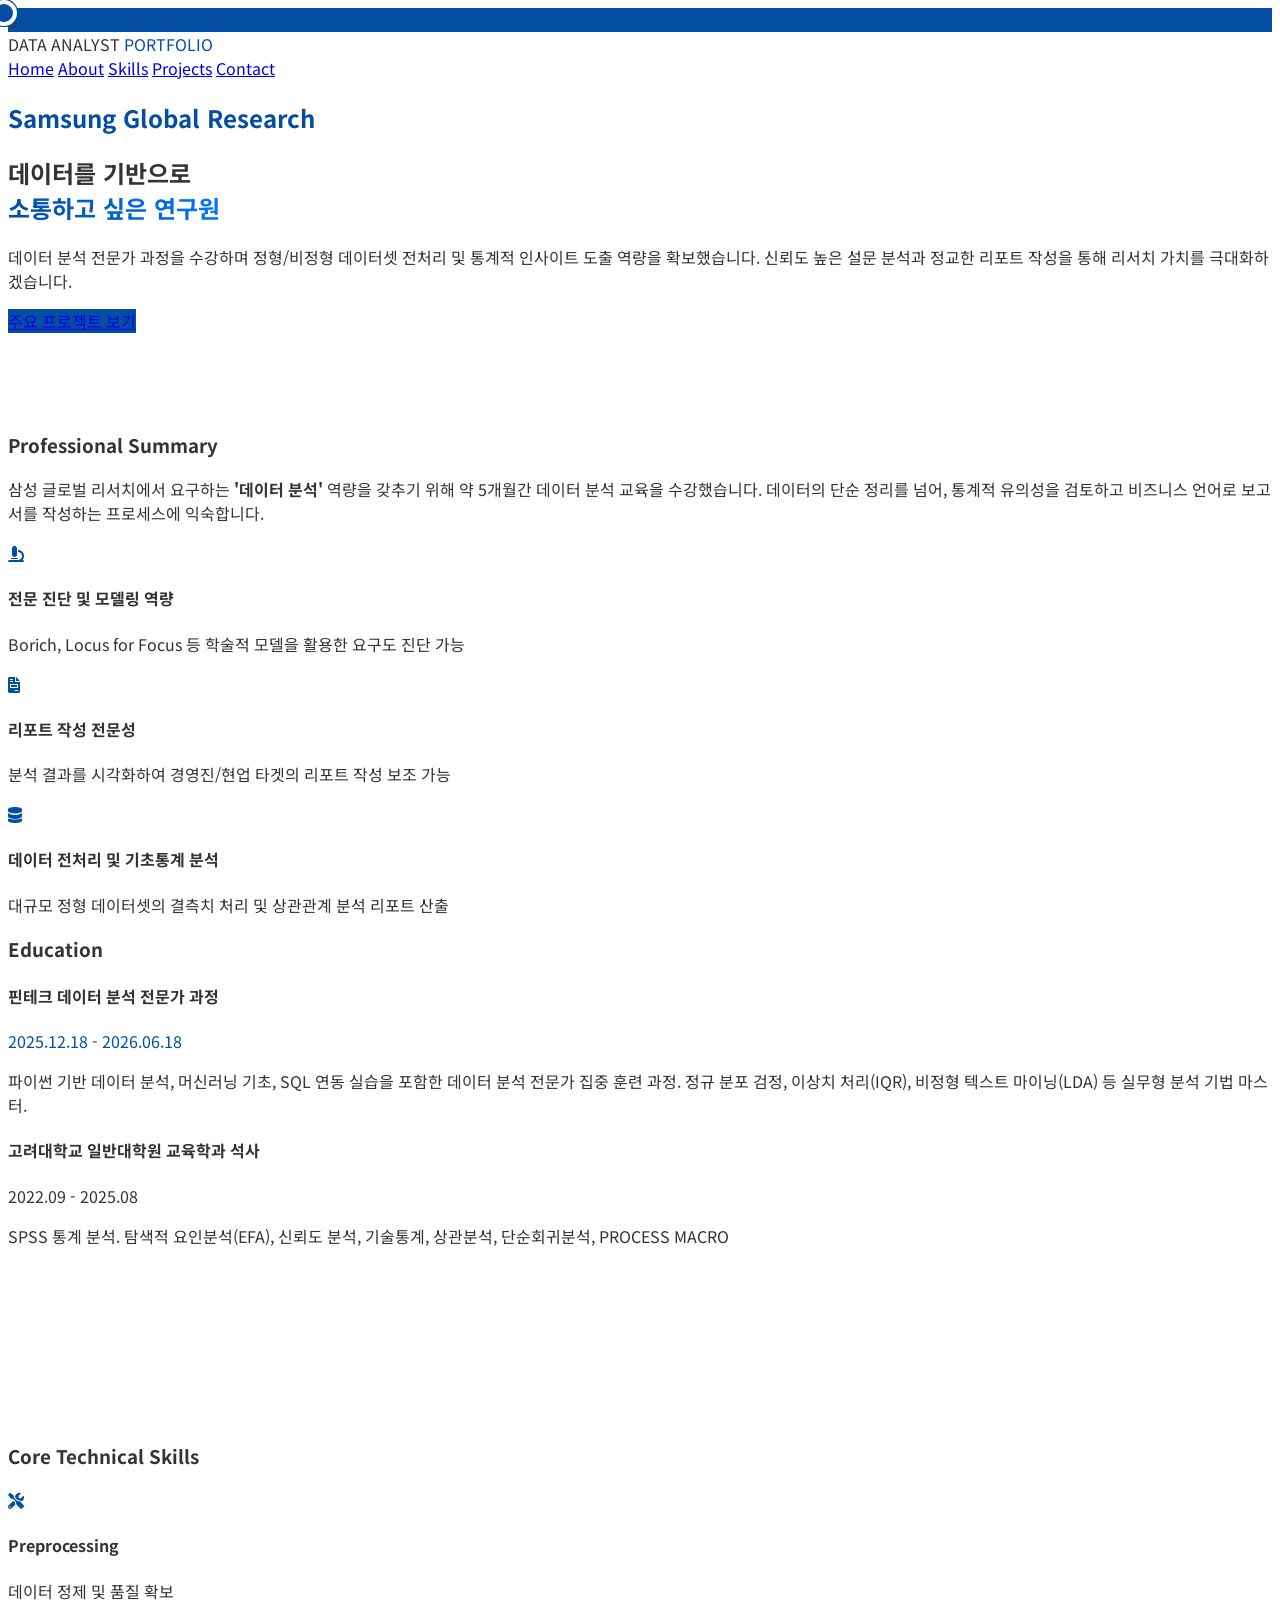
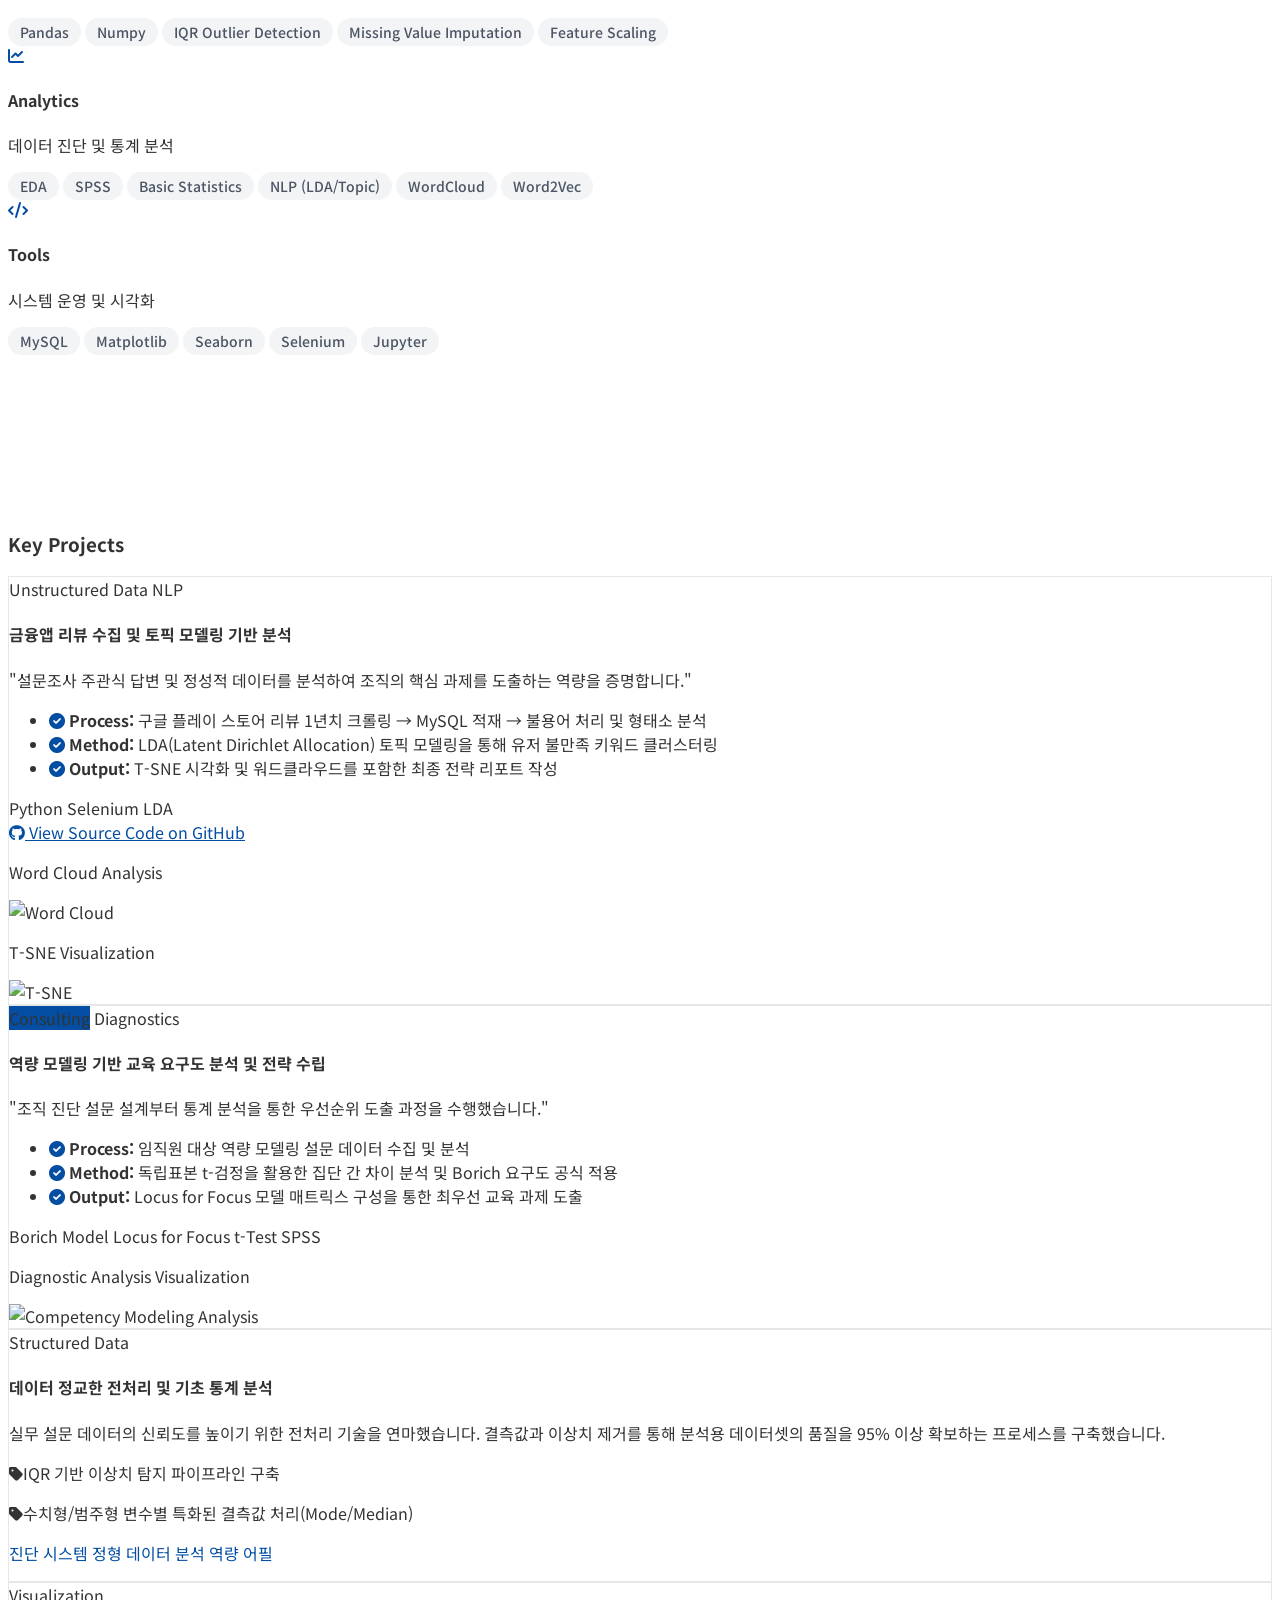
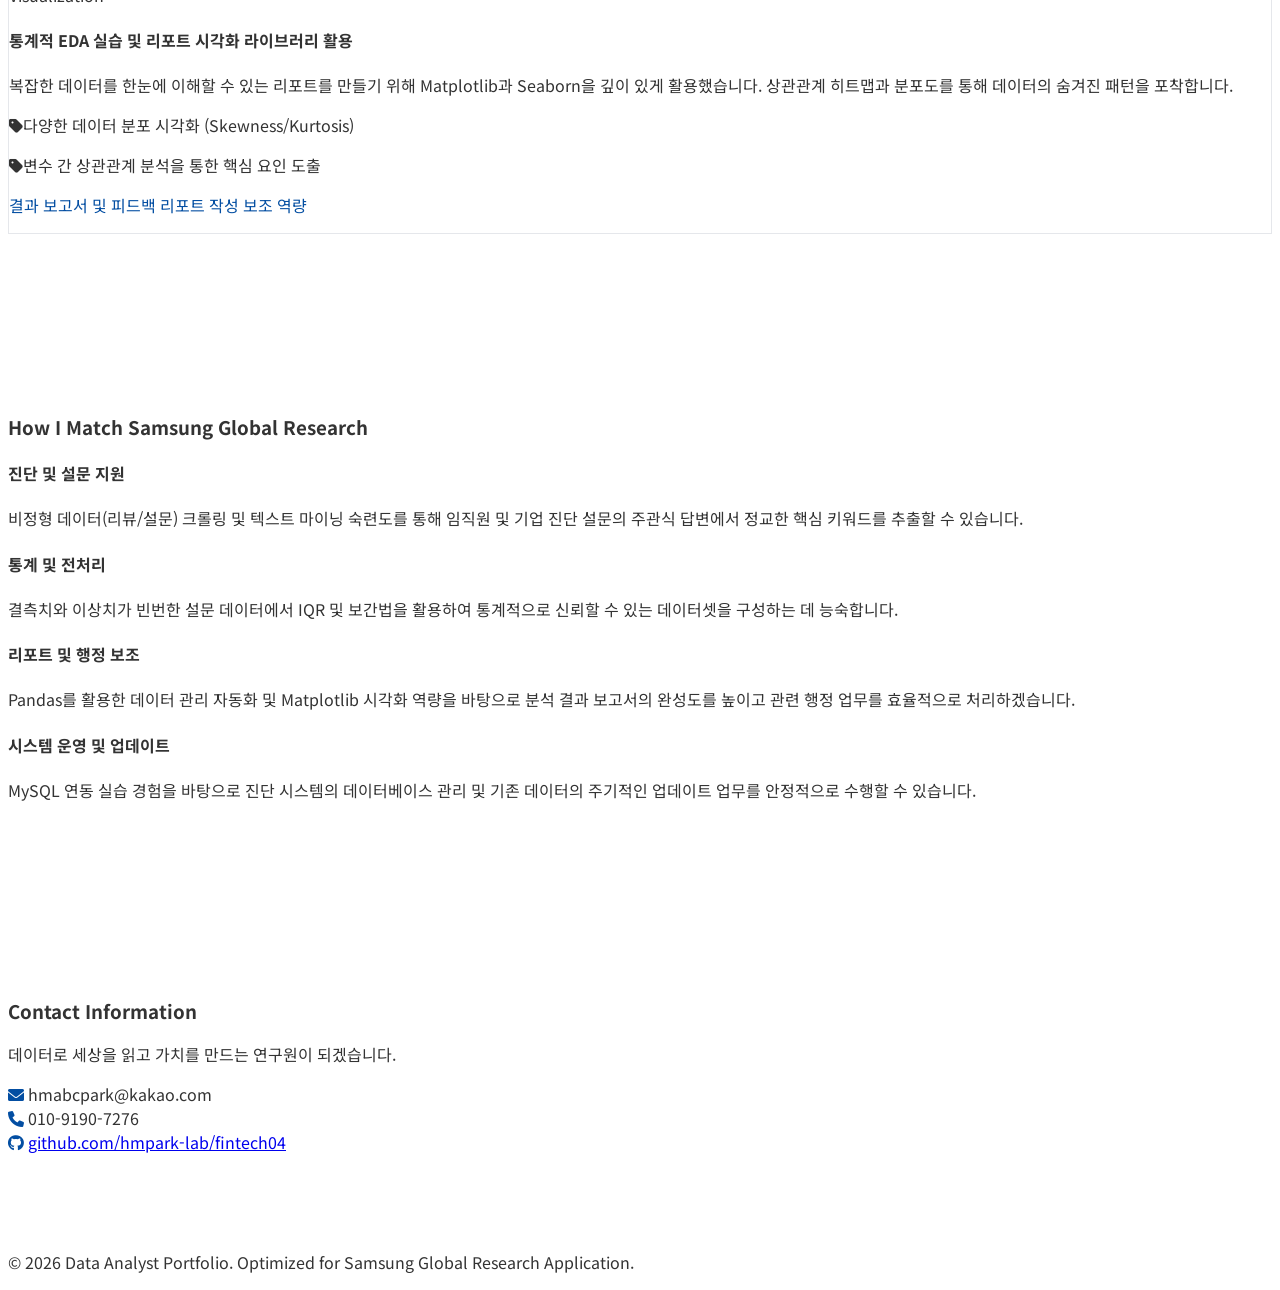
==== commit a35f53d6: "update" ====
--- a/index.html
+++ b/index.html
@@ -402,7 +402,13 @@
                 </div>
                 <div class="flex items-center space-x-3">
                     <i class="fab fa-github text-samsung"></i>
-                    <a href="#" class="hover:text-samsung font-bold underline">Github Portfolio</a>
+                    <a 
+  href="https://github.com/hmpark-lab/fintech04" 
+  target="_blank"
+  class="hover:text-samsung font-bold underline"
+>
+  github.com/hmpark-lab/fintech04
+</a>
                 </div>
             </div>
         </div>
